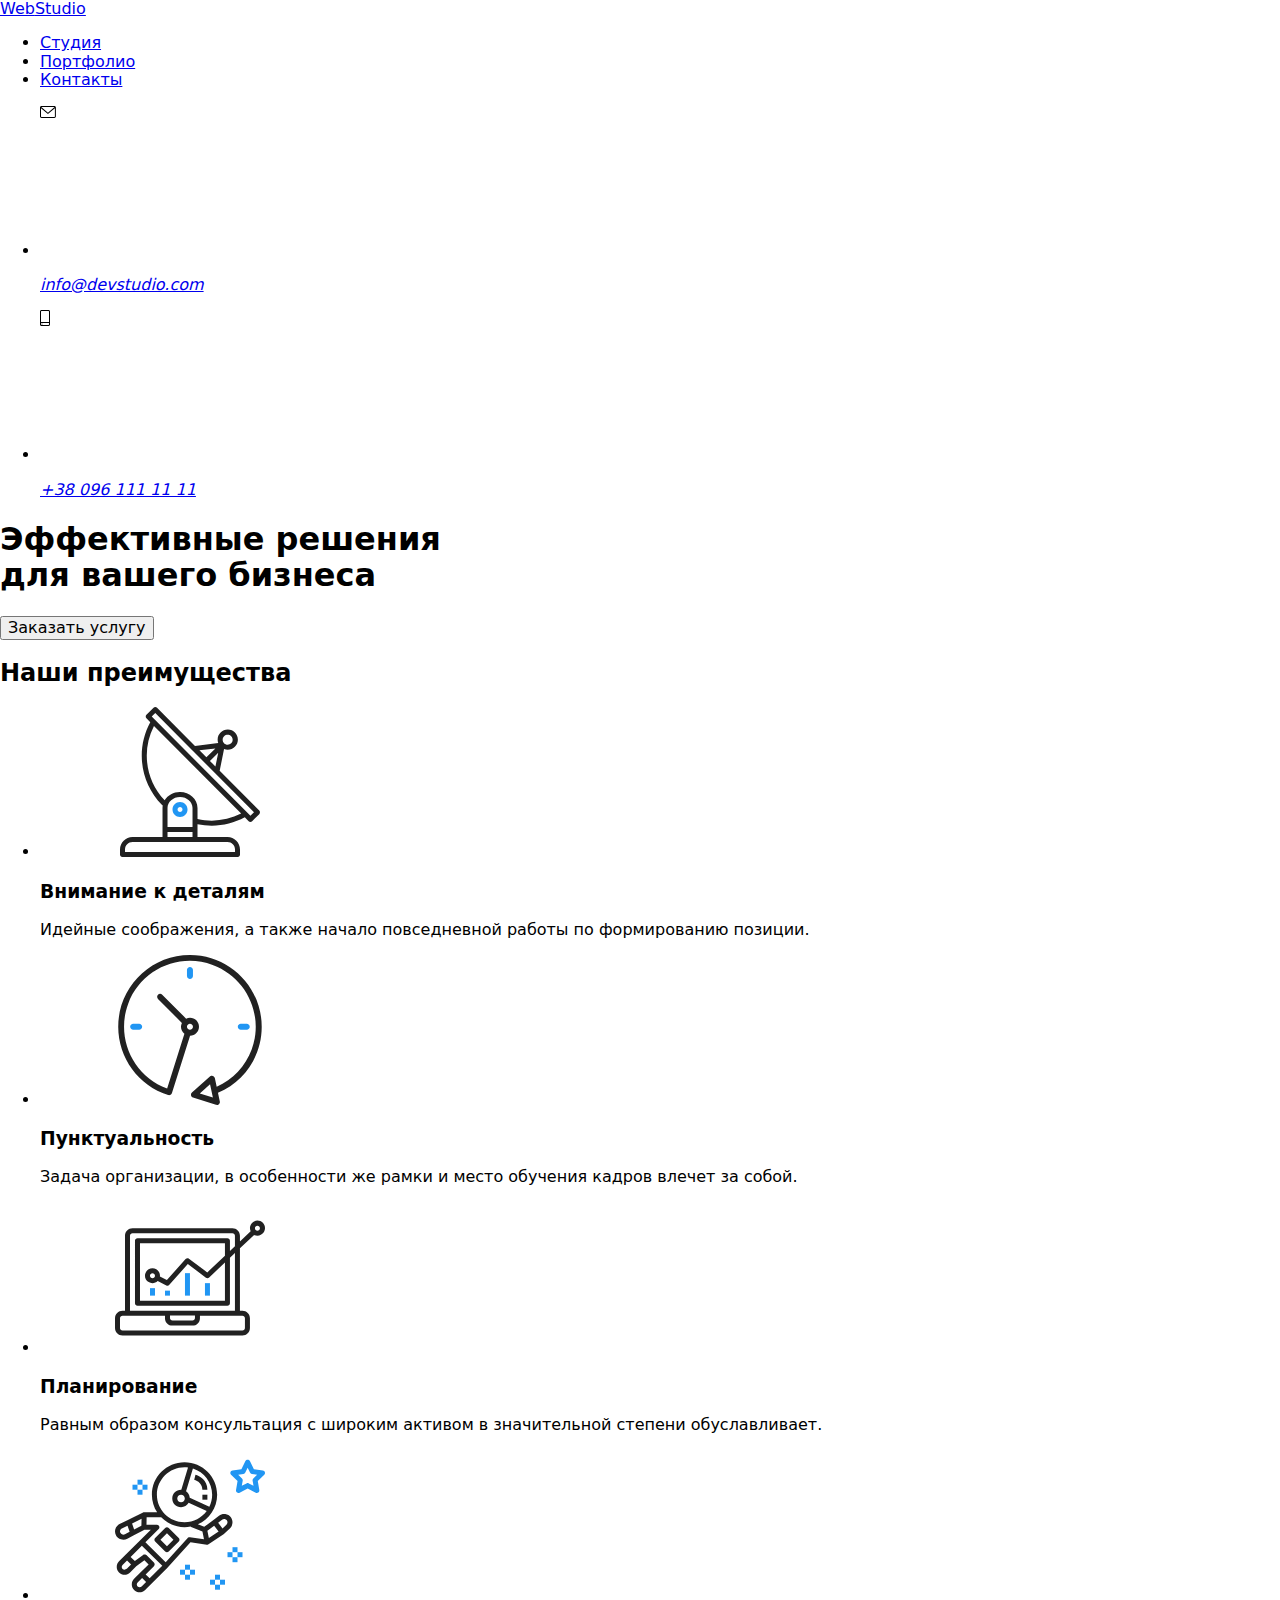
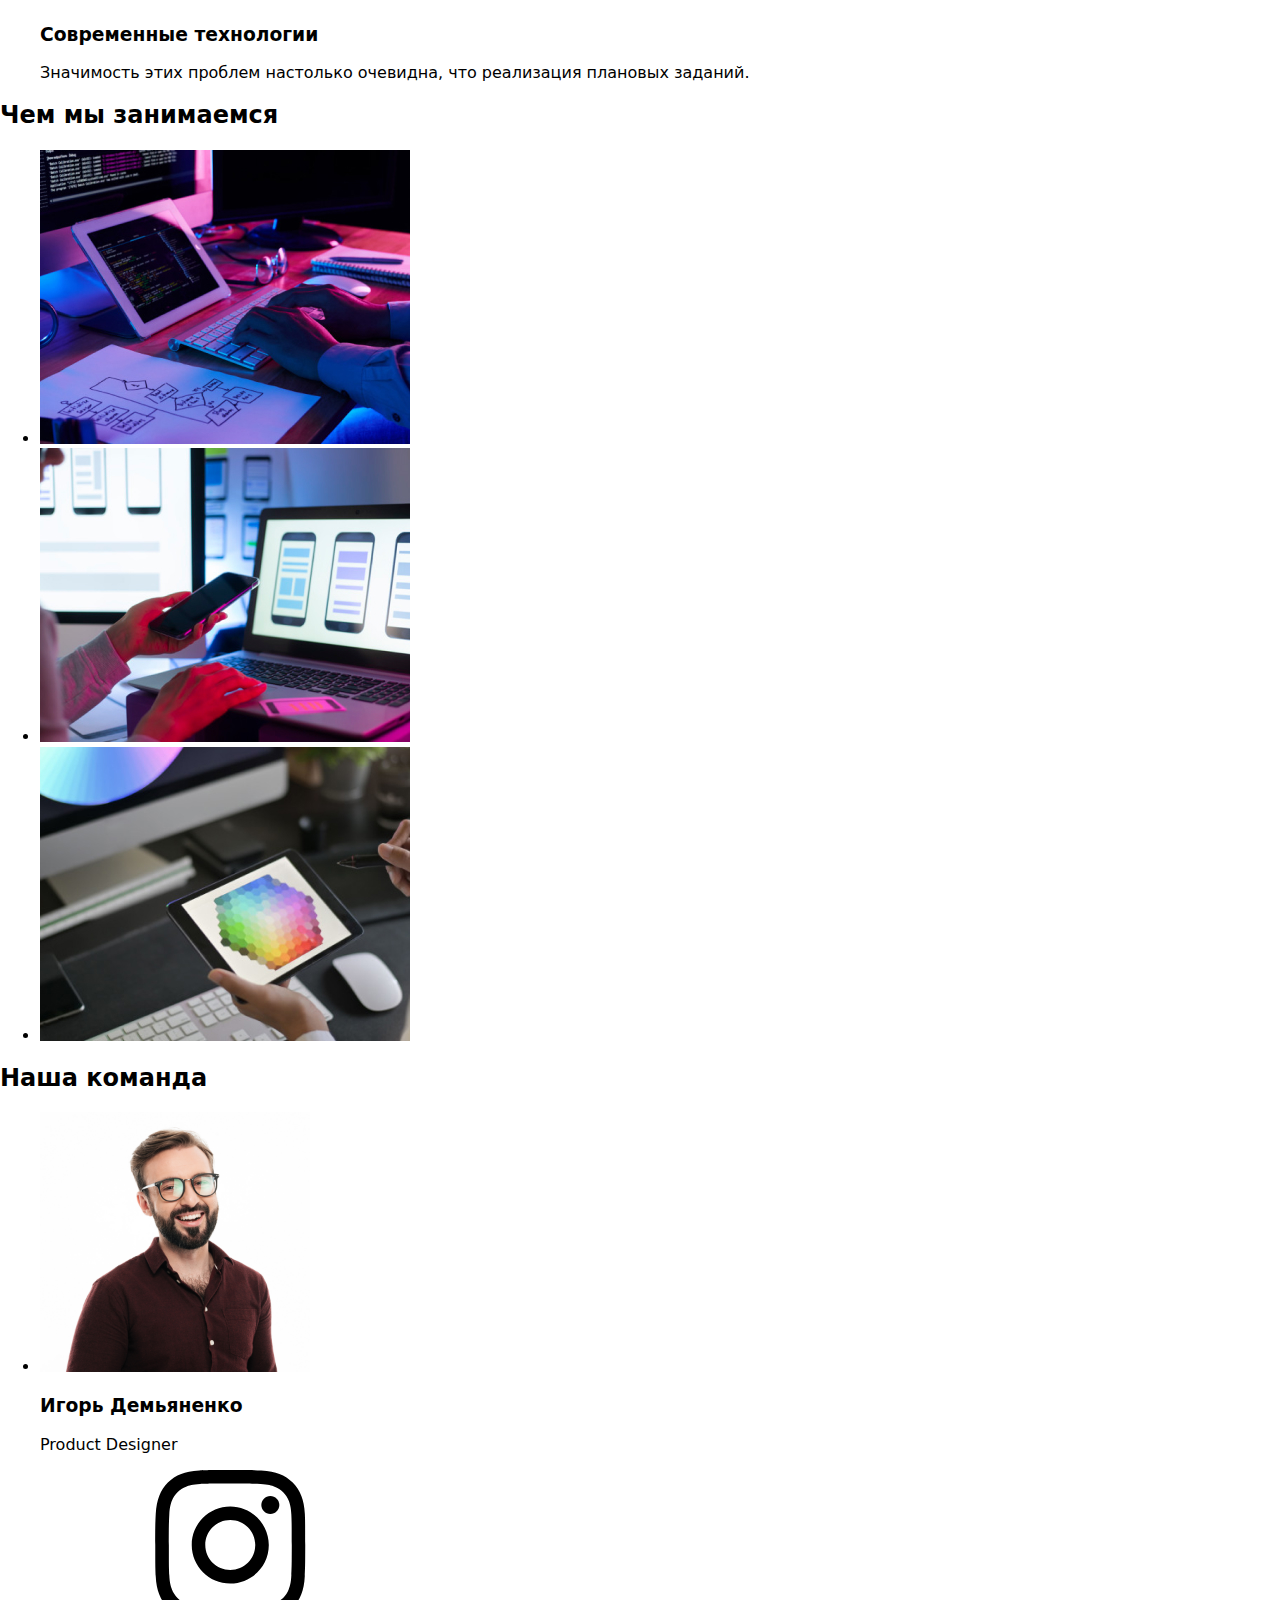
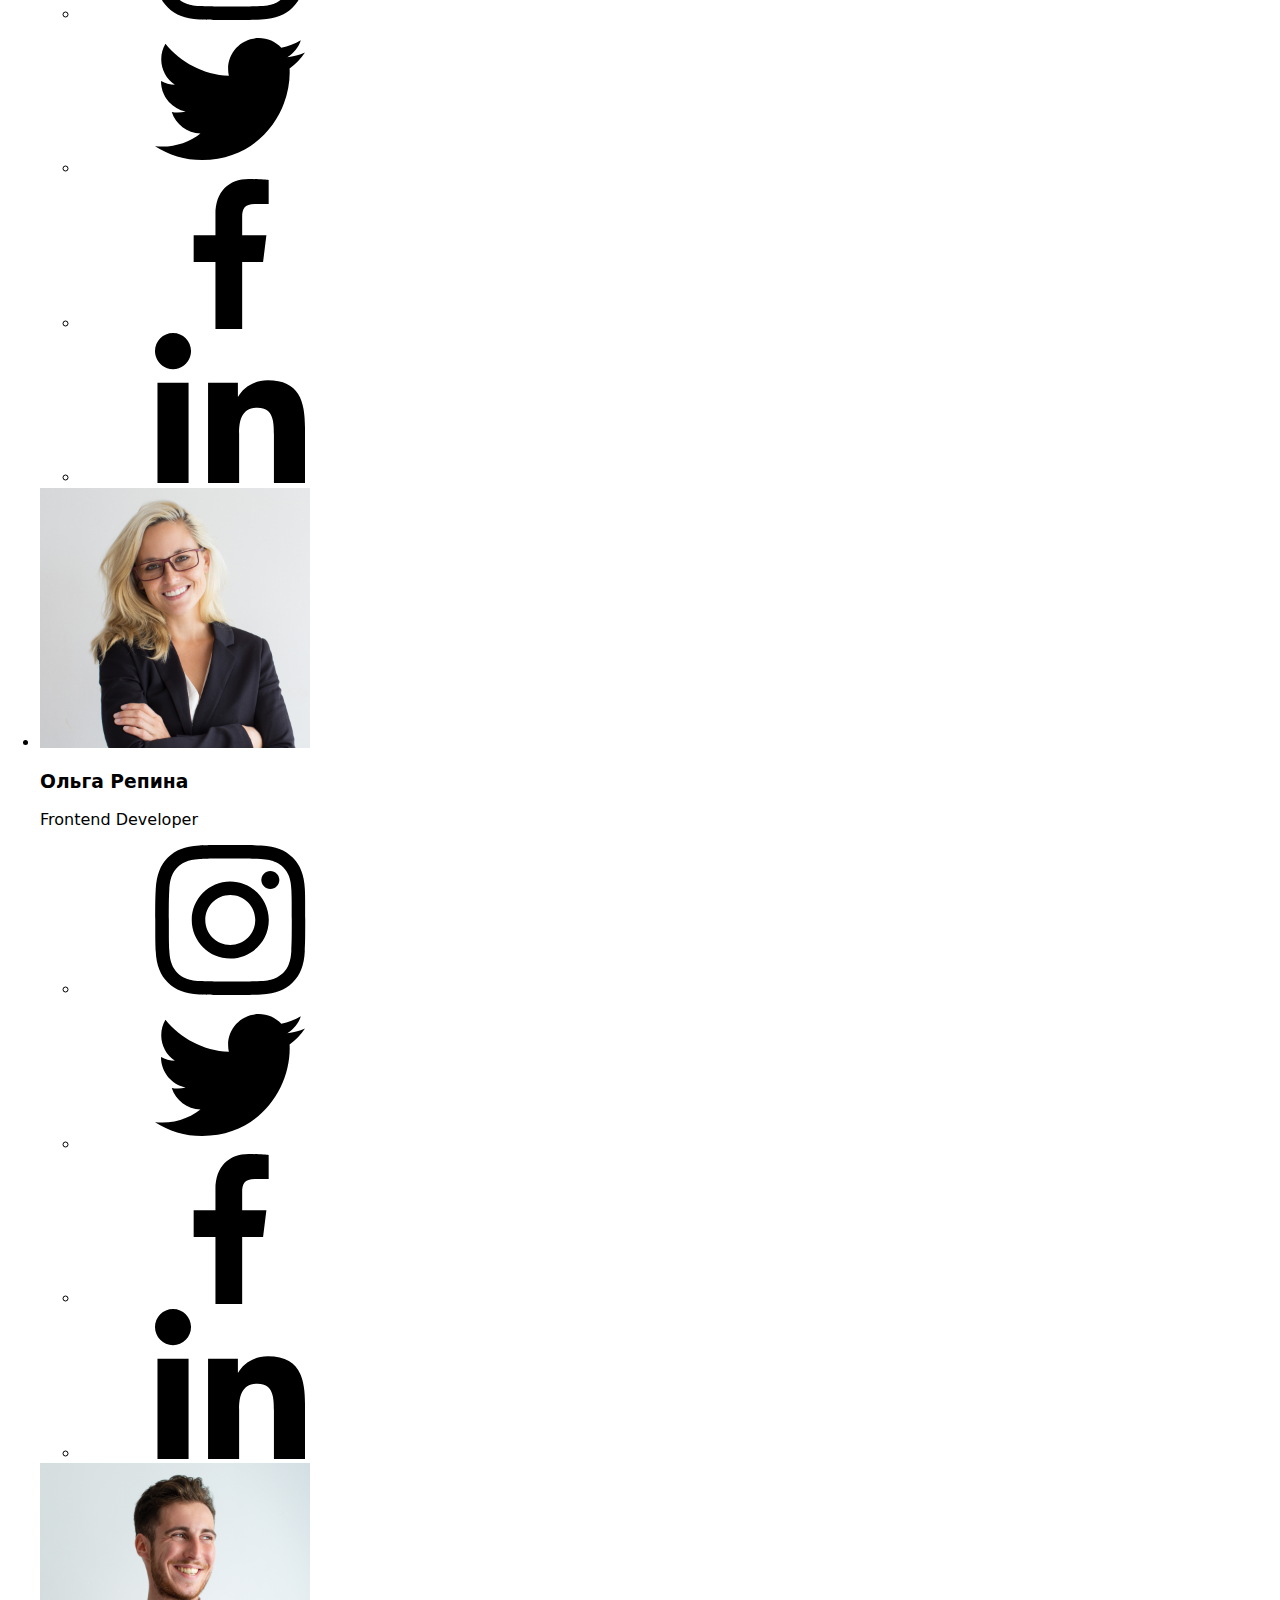
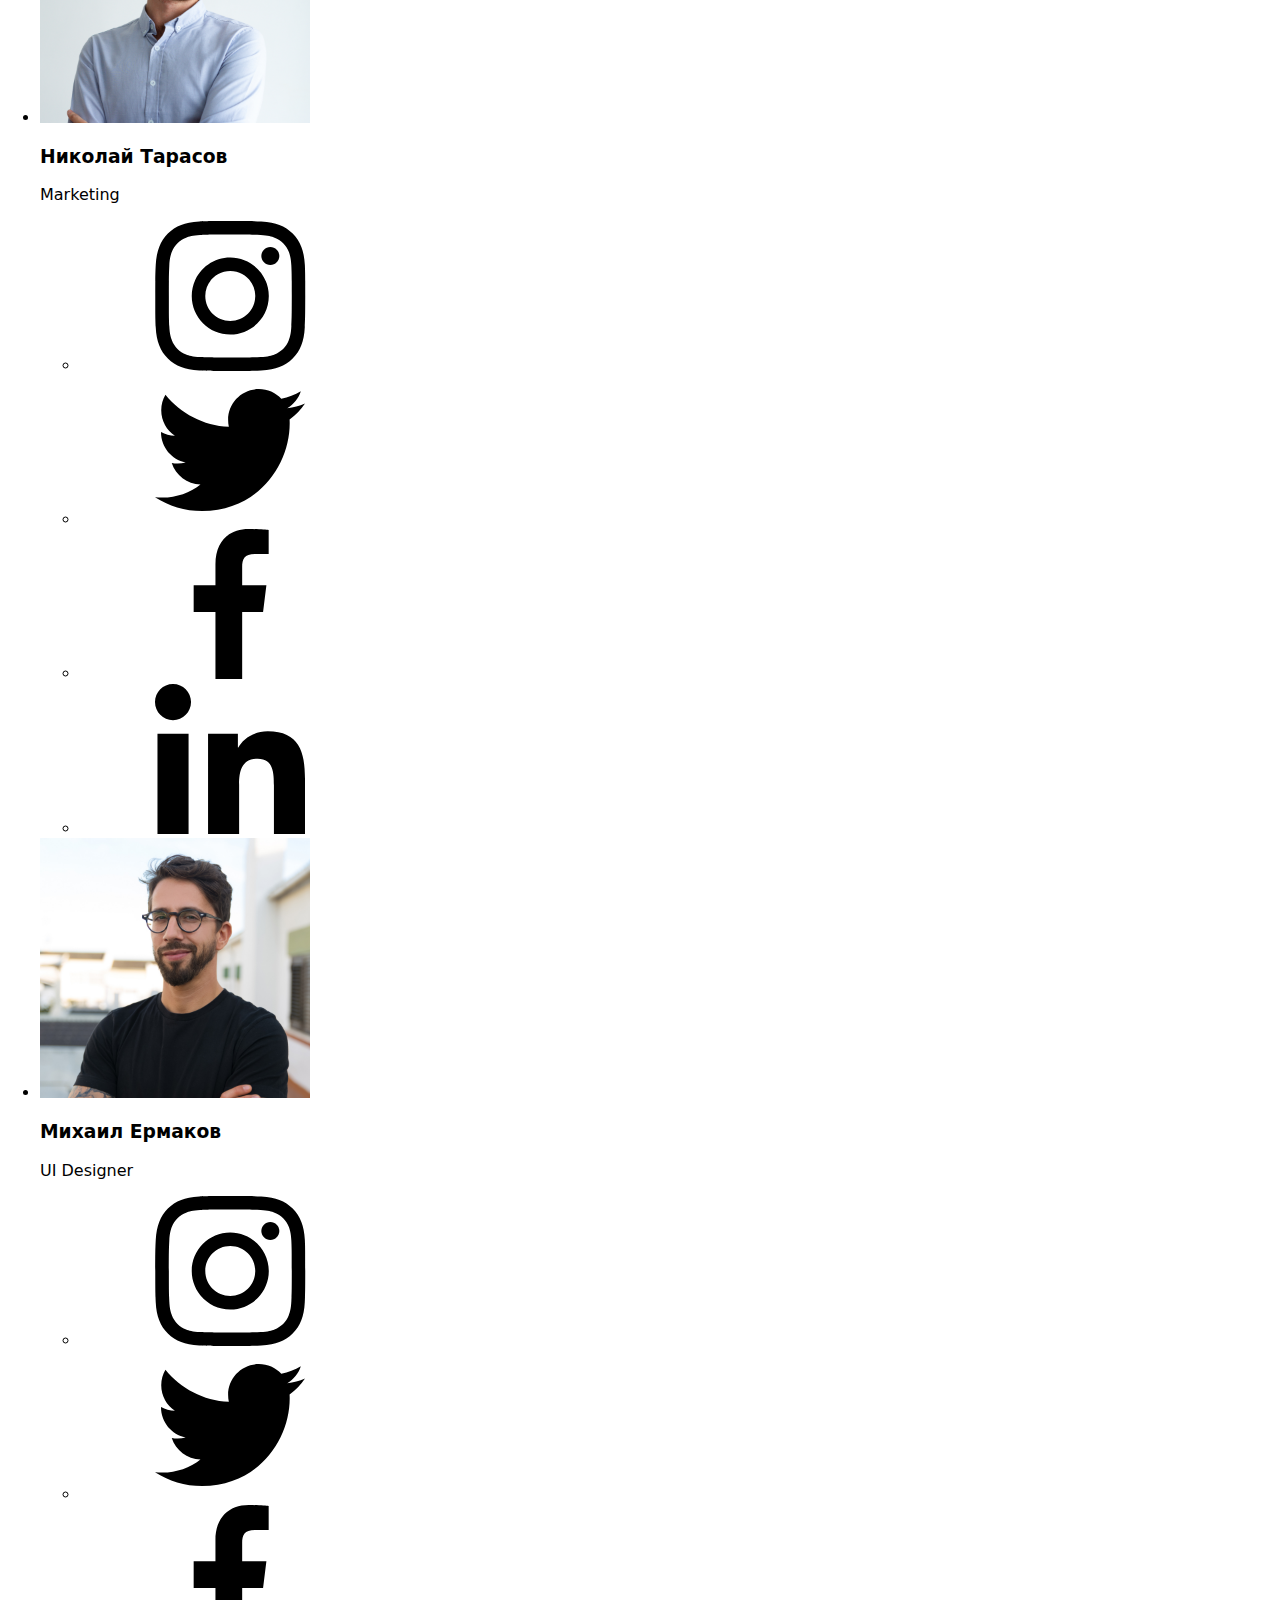
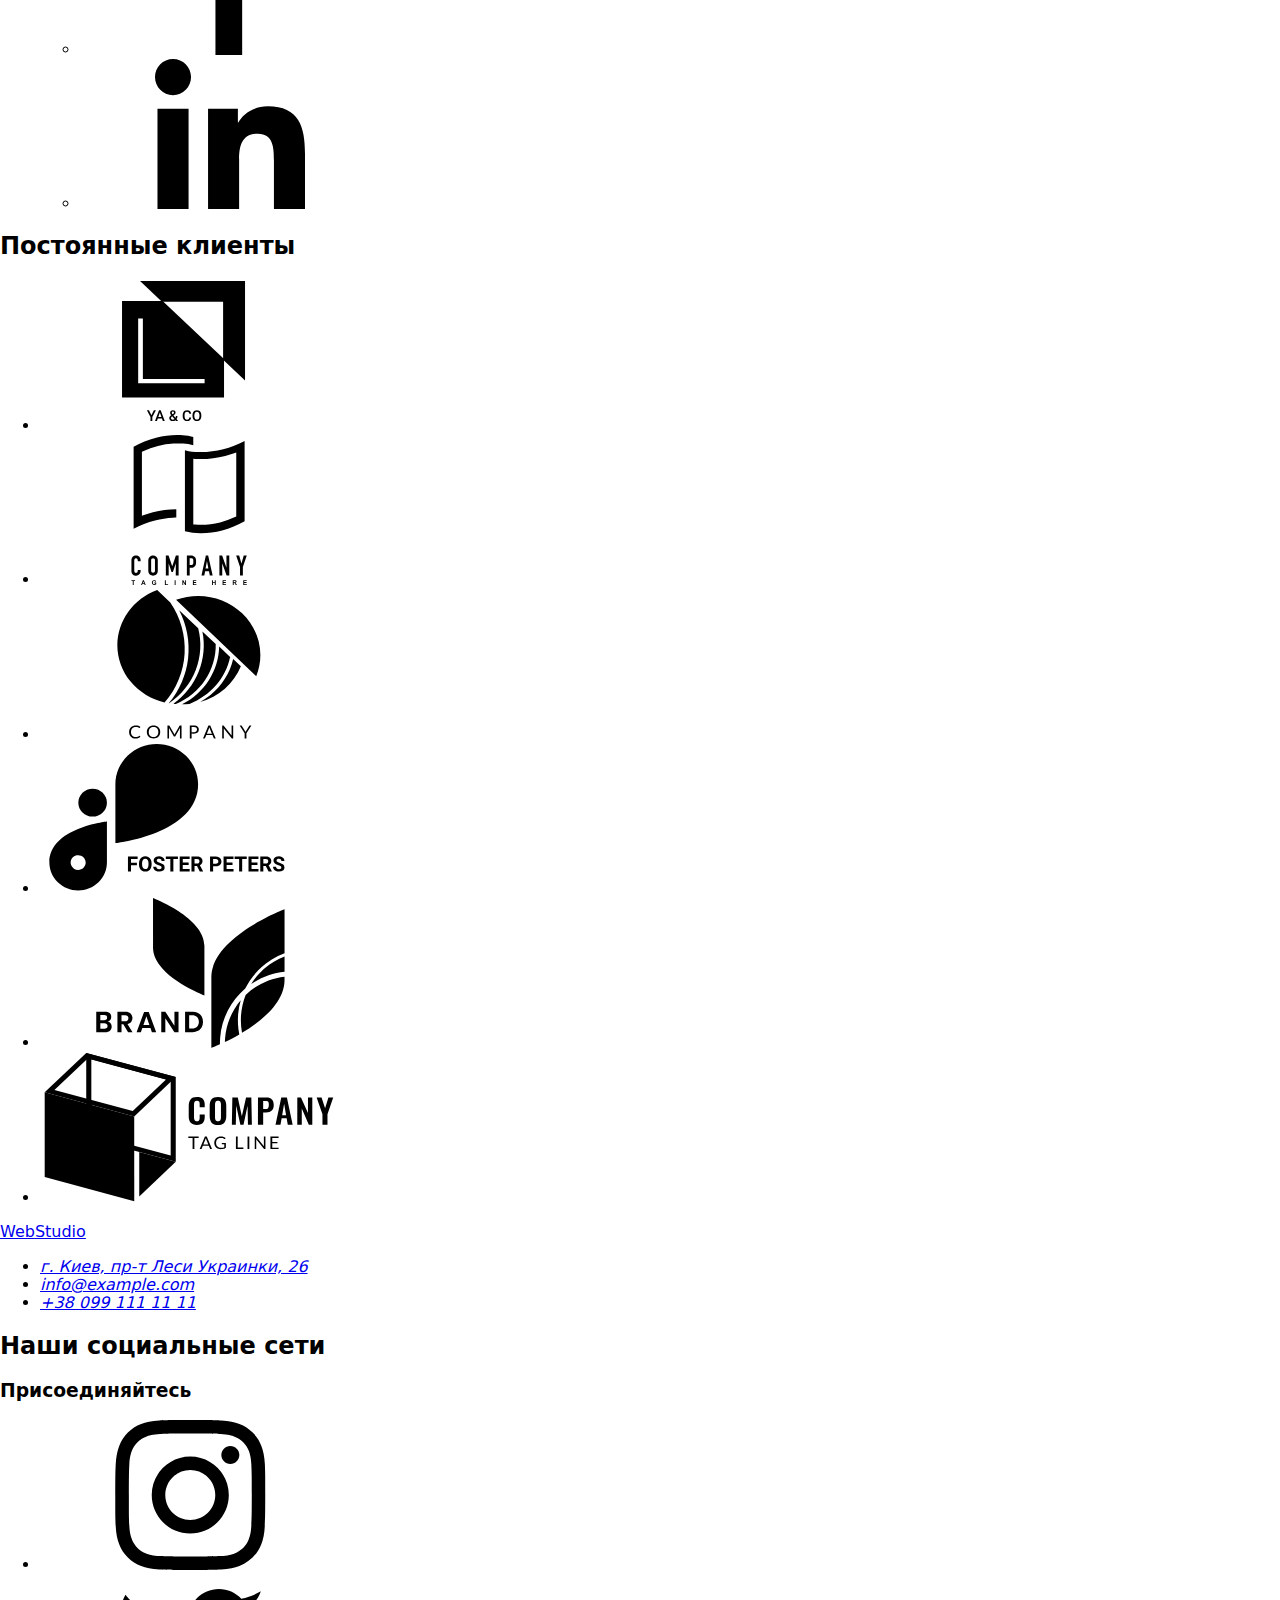
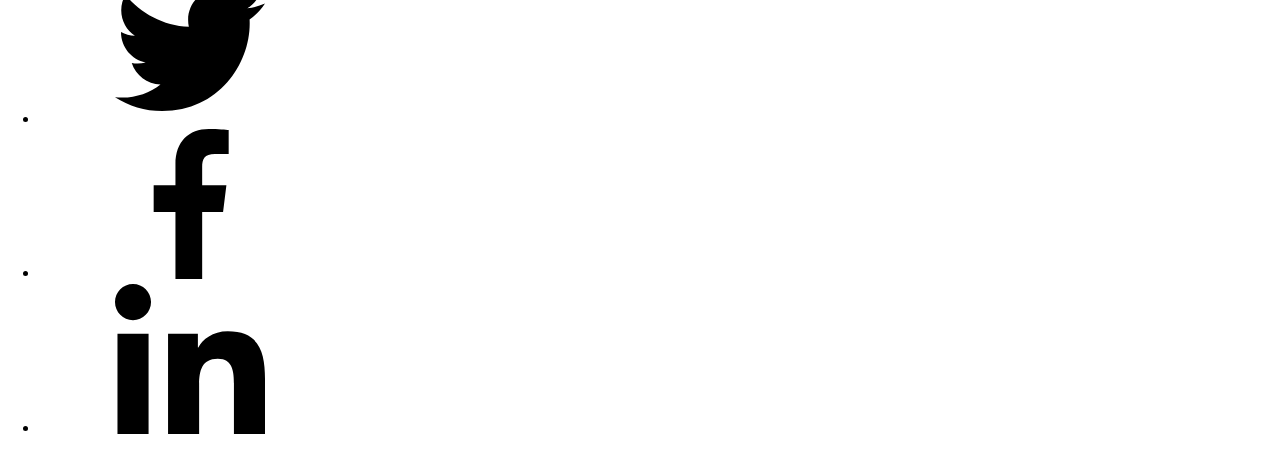
==== index.html @ 12d7b61e "Додає вихідні файли з попередньої роботи" ====
<!DOCTYPE html>
<html lang="ru">
<head>
    <meta charset="UTF-8">
    <meta name="viewport" content="width=device-width, initial-scale=1.0">
    <title>WebStudio</title>
    <link rel="preconnect" href="https://fonts.gstatic.com">
    <link href="https://fonts.googleapis.com/css2?family=Raleway:wght@700&family=Roboto:wght@400;500;700;900&display=swap" rel="stylesheet">
    <link rel="stylesheet" href="https://cdnjs.cloudflare.com/ajax/libs/modern-normalize/1.0.0/modern-normalize.min.css" />
    <link rel="stylesheet" href="./css/styles.css">
</head>
    <body>
        <header class="header">
            <div class="container">
                <nav class="site-nav">
                    <a class="logo link" href="./" aria-label="Логотип сайта Веб Студио"><span class="logo-first">Web</span><span class="logo-second">Studio</span></a>
                    <ul class="navigation-list list">
                        <li class="navigation-list-item"><a class="navigation-list-link active link" href="./index.html">Студия</a></li>
                        <li class="navigation-list-item"><a class="navigation-list-link link" href="./portfolio.html">Портфолио</a></li>
                        <li class="navigation-list-item"><a class="navigation-list-link link" href="#">Контакты</a></li>
                    </ul>
                </nav>
                <address class="address">
                    <ul  class="address-list-header list">
                        <li class="address-list-item">
                            <a class="address-list-link link" href="mailto:info@devstudio.com">
                                <svg class="address-list-icon mail-icon">
                                    <use href="./images/sprite.svg#icon-email" width="16" height="12"></use>
                                </svg>
                                <p class="address-list-text">info@devstudio.com </p> 
                            </a>
                        </li>
                        <li class="address-list-item">
                            <a class="address-list-link link" href="tel:+380961111111">
                                <svg class="address-list-icon phone-icon">
                                    <use href="./images/sprite.svg#icon-smartphone" width="10" height="16"></use>
                                </svg>
                                <p class="address-list-text"> +38 096 111 11 11</p>
                            </a>
                        </li>
                    </ul>  
                </address>
            </div>
        </header>
        <main>
            <!--Hero-->
            <section class="hero-section">
                <div class="container">
                    <h1 class="hero-title">Эффективные решения <br> для вашего бизнеса</h1>
                    <button class="button hero-button" type="button">Заказать услугу</button>
                </div>
            </section>
            <!--Наші переваги/Our advantages-->
            <section class="advantages">
                <div class="container">
                    <h2 class="visually-hidden">Наши преимущества</h2> 
                    <ul class="advantages-list list">
                        <li class="advantages-list-item">
                            <div class="advantages-icon-background">
                                <svg class="advantages-icon">
                                    <use href="./images/sprite.svg#icon-antenna"></use>
                                </svg>
                            </div>
                            <h3 class="advantages-title">Внимание к деталям</h3>
                            <p class="advantages-description">Идейные соображения, а также начало повседневной работы по формированию позиции.</p>
                        </li>
                        <li class="advantages-list-item">
                            <div class="advantages-icon-background">
                                <svg class="advantages-icon">
                                    <use href="./images/sprite.svg#icon-clock"></use>
                                </svg>
                            </div>
                            <h3 class="advantages-title">Пунктуальность</h3>
                            <p class="advantages-description">Задача организации, в особенности же рамки и место обучения кадров влечет за собой.</p>
                        </li>
                        <li class="advantages-list-item">
                            <div class="advantages-icon-background">
                                <svg class="advantages-icon">
                                    <use href="./images/sprite.svg#icon-diagram"></use>
                                </svg>
                            </div>
                            <h3 class="advantages-title">Планирование</h3>
                            <p class="advantages-description">Равным образом консультация с широким активом в значительной степени обуславливает.</p>
                        </li>
                        <li class="advantages-list-item">
                            <div class="advantages-icon-background">
                                <svg class="advantages-icon">
                                    <use href="./images/sprite.svg#icon-astronaut"></use>
                                </svg>
                            </div>
                            <h3 class="advantages-title">Современные технологии</h3>
                            <p class="advantages-description">Значимость этих проблем настолько очевидна, что реализация плановых заданий.</p>
                        </li>
                    </ul>
                </div>
            </section>
            <!--Чим ми займаємося/Our specialization-->
            <section class="specialization-section">
                <div class="container">
                    <h2 class="specialization-title">Чем мы занимаемся</h2>
                    <ul class="specialization-list list">
                        <li class="specialization-list-item">
                            <img class="specialization-img" src="./images/our_specialization/programming.jpg" alt="Програмист пишет код" width="370" height="294">
                        </li>
                        <li class="specialization-list-item">
                            <img class="specialization-img" src="./images/our_specialization/applications_design.jpg" alt="Специалист разрабатывает дизайн приложения" width="370" height="294">
                        </li>
                        <li class="specialization-list-item">
                            <img class="specialization-img" src="./images/our_specialization/ui_design.jpg" alt="UI дизайнер подбирает цвет" width="370" height="294">
                        </li>
                    </ul>
                </div>
            </section>
            <!--Наша команда>/our command-->
            <section class="our-command-section">
                <div class="container">
                    <h2 class="our-command-title">Наша команда</h2>
                    <ul class="our-command-list list">
                        <li class="our-command-list-item">
                            <img class="our-specialist-photo " src="./images/our_command/igor_demyanenko.jpg" alt="Наш специалист" width="270" height="260">
                            <div class="our-command-card-content">
                                <h3 class="our-specialist-name">Игорь Демьяненко</h3>
                                <p class="our-specialist-specialization" lang="en">Product Designer</p>
                                <ul class="social-list list">
                                    <li class="social-list-item">
                                        <a href="#" class="social-list-link">
                                            <svg class="social-list-icon">
                                                <use href="./images/sprite.svg#icon-instagram"></use>
                                            </svg>
                                        </a>
                                    </li>
                                    <li class="social-list-item">
                                        <a href="#" class="social-list-link">
                                            <svg class="social-list-icon">
                                                <use href="./images/sprite.svg#icon-twitter"></use>
                                            </svg>
                                        </a>
                                    </li>
                                    <li class="social-list-item">
                                        <a href="#" class="social-list-link">
                                            <svg class="social-list-icon">
                                                <use href="./images/sprite.svg#icon-facebook"></use>
                                            </svg>
                                        </a>
                                    </li>
                                    <li class="social-list-item">
                                        <a href="#" class="social-list-link">
                                            <svg class="social-list-icon">
                                                <use href="./images/sprite.svg#icon-linkedin"></use>
                                            </svg>
                                        </a>
                                    </li>
                                </ul>
                            </div>
                        </li>
                        <li class="our-command-list-item">
                            <img class="our-specialist-photo " src="./images/our_command/olga_repina.jpg" alt="Наш специалист" width="270" height="260">
                            <div class="our-command-card-content">
                                <h3 class="our-specialist-name">Ольга Репина</h3>
                                <p class="our-specialist-specialization" lang="en">Frontend Developer</p>
                                <ul class="social-list list">
                                    <li class="social-list-item">
                                        <a href="#" class="social-list-link">
                                            <svg class="social-list-icon">
                                                <use href="./images/sprite.svg#icon-instagram"></use>
                                            </svg>
                                        </a>
                                    </li>
                                    <li class="social-list-item">
                                        <a href="#" class="social-list-link">
                                            <svg class="social-list-icon">
                                                <use href="./images/sprite.svg#icon-twitter"></use>
                                            </svg>
                                        </a>
                                    </li>
                                    <li class="social-list-item">
                                        <a href="#" class="social-list-link">
                                            <svg class="social-list-icon">
                                                <use href="./images/sprite.svg#icon-facebook"></use>
                                            </svg>
                                        </a>
                                    </li>
                                    <li class="social-list-item">
                                        <a href="#" class="social-list-link">
                                            <svg class="social-list-icon">
                                                <use href="./images/sprite.svg#icon-linkedin"></use>
                                            </svg>
                                        </a>
                                    </li>
                                </ul>
                            </div>
                        </li>
                        <li class="our-command-list-item">
                            <img class="our-specialist-photo " src="./images/our_command/nikolay_tarasov.jpg" alt="Наш специалист" width="270" height="260">
                            <div class="our-command-card-content">
                                <h3 class="our-specialist-name">Николай Тарасов</h3>
                                <p class="our-specialist-specialization" lang="en">Marketing</p>
                                <ul class="social-list list">
                                    <li class="social-list-item">
                                        <a href="#" class="social-list-link">
                                            <svg class="social-list-icon">
                                                <use href="./images/sprite.svg#icon-instagram"></use>
                                            </svg>
                                        </a>
                                    </li>
                                    <li class="social-list-item">
                                        <a href="" class="social-list-link">
                                            <svg class="social-list-icon">
                                                <use href="./images/sprite.svg#icon-twitter"></use>
                                            </svg>
                                        </a>
                                    </li>
                                    <li class="social-list-item">
                                        <a href="" class="social-list-link">
                                            <svg class="social-list-icon">
                                                <use href="./images/sprite.svg#icon-facebook"></use>
                                            </svg>
                                        </a>
                                    </li>
                                    <li class="social-list-item">
                                        <a href="" class="social-list-link">
                                            <svg class="social-list-icon">
                                                <use href="./images/sprite.svg#icon-linkedin"></use>
                                            </svg>
                                        </a>
                                    </li>
                                </ul>
                            </div>
                        </li>
                        <li class="our-command-list-item">
                            <img class="our-specialist-photo " src="./images/our_command/mihail_yermakov.jpg" alt="Наш специалист" width="270" height="260">
                            <div class="our-command-card-content">
                                <h3 class="our-specialist-name">Михаил Ермаков</h3>
                                <p class="our-specialist-specialization" lang="en">UI Designer</p>
                                <ul class="social-list list">
                                    <li class="social-list-item">
                                        <a href="#" class="social-list-link">
                                            <svg class="social-list-icon">
                                                <use href="./images/sprite.svg#icon-instagram"></use>
                                            </svg>
                                        </a>
                                    </li>
                                    <li class="social-list-item">
                                        <a href="#" class="social-list-link">
                                            <svg class="social-list-icon">
                                                <use href="./images/sprite.svg#icon-twitter"></use>
                                            </svg>
                                        </a>
                                    </li>
                                    <li class="social-list-item">
                                        <a href="#" class="social-list-link">
                                            <svg class="social-list-icon">
                                                <use href="./images/sprite.svg#icon-facebook"></use>
                                            </svg>
                                        </a>
                                    </li>
                                    <li class="social-list-item">
                                        <a href="#" class="social-list-link">
                                            <svg class="social-list-icon">
                                                <use href="./images/sprite.svg#icon-linkedin"></use>
                                            </svg>
                                        </a>
                                    </li>
                                </ul>
                            </div>
                        </li>
                    </ul>
                </div>
            </section>
            <!--Наші клієнти|Our clients-->
            <section class="our-clients-section">
                <div class="container">
                    <h2 class="our-clients-title">Постоянные клиенты</h2>
                    <ul class="our-clients-list">
                        <li class="our-clients-list-item list"> 
                            <a href="#"  class="our-client-link">
                                <svg class="our-clients-icon first-client-icon">
                                    <use href="./images/sprite.svg#icon-logo-first"></use>
                                </svg>
                            </a>
                        </li>
                        <li class="our-clients-list-item list"> 
                            <a href="#" class="our-client-link">
                                <svg class="our-clients-icon second-client-icon">
                                    <use href="./images/sprite.svg#icon-logo-second"></use>
                                </svg>
                            </a>
                        </li>
                        <li class="our-clients-list-item list"> 
                            <a href="#" class="our-client-link">
                                <svg class="our-clients-icon third-client-icon">
                                    <use href="./images/sprite.svg#icon-logo-third"></use>
                                </svg>
                            </a>
                        </li>
                        <li class="our-clients-list-item list"> 
                            <a href="#" class="our-client-link">
                                <svg class="our-clients-icon fourth-client-icon">
                                    <use href="./images/sprite.svg#icon-logo-fourth"></use>
                                </svg>
                            </a>
                        </li>
                        <li class="our-clients-list-item list"> 
                            <a href="" class="our-client-link">
                                <svg class="our-clients-icon fifth-client-icon">
                                    <use href="./images/sprite.svg#icon-logo-fifth"></use>
                                </svg>
                            </a>
                        </li>
                        <li class="our-clients-list-item list"> 
                            <a href="#" class="our-client-link">
                                <svg class="our-clients-icon sixth-client-icon">
                                    <use href="./images/sprite.svg#icon-logo-sixth"></use>
                                </svg>
                            </a>
                        </li>
                    </ul>
                </div>
            </section>
        </main>
        <footer class="footer">
            <div class="container">
                <div class="footer-info">
                    <a  class="logo link" href="./" aria-label="Логотип сайта Веб Студио"><span class="logo-first">Web</span><span class="logo-second-dark">Studio</span></a>
                    <address  class="address">
                        <ul class="addres-list-footer list">
                            <li class="addres-list-item"><a class="address-footer-link location link" href="https://goo.gl/maps/J2ixgFmDZ8d1wvZj8">г. Киев, пр-т Леси Украинки, 26</a></li>
                            <li class="addres-list-item"><a class="address-footer-link link" href="mailto:info@example.com">info@example.com</a></li>
                            <li class="addres-list-item"><a class="address-footer-link link" href="tel:+380991111111">+38 099 111 11 11</a></li>
                        </ul>
                    </address>
                </div>
                <div class="social-list-our-projekt">
                    <h2 class="visually-hidden">Наши социальные сети</h2>
                    <h3 class="social-list-invitation">Присоединяйтесь</h3>
                    <ul class="social-list list">
                        <li class="social-list-item">
                            <a href="#" class="social-list-link dark-social">
                                <svg class="social-list-icon">
                                    <use href="./images/sprite.svg#icon-instagram"></use>
                                </svg>
                            </a>
                        </li>
                        <li class="social-list-item">
                            <a href="#" class="social-list-link dark-social">
                                <svg class="social-list-icon">
                                    <use href="./images/sprite.svg#icon-twitter"></use>
                                </svg>
                            </a>
                        </li>
                        <li class="social-list-item">
                            <a href="#" class="social-list-link dark-social">
                                <svg class="social-list-icon">
                                    <use href="./images/sprite.svg#icon-facebook"></use>
                                </svg>
                            </a>
                        </li>
                        <li class="social-list-item">
                            <a href="#" class="social-list-link dark-social">
                                <svg class="social-list-icon">
                                    <use href="./images/sprite.svg#icon-linkedin"></use>
                                </svg>
                            </a>
                        </li>
                    </ul>
                </div>
            </div>
        </footer>
    </body>
</html>
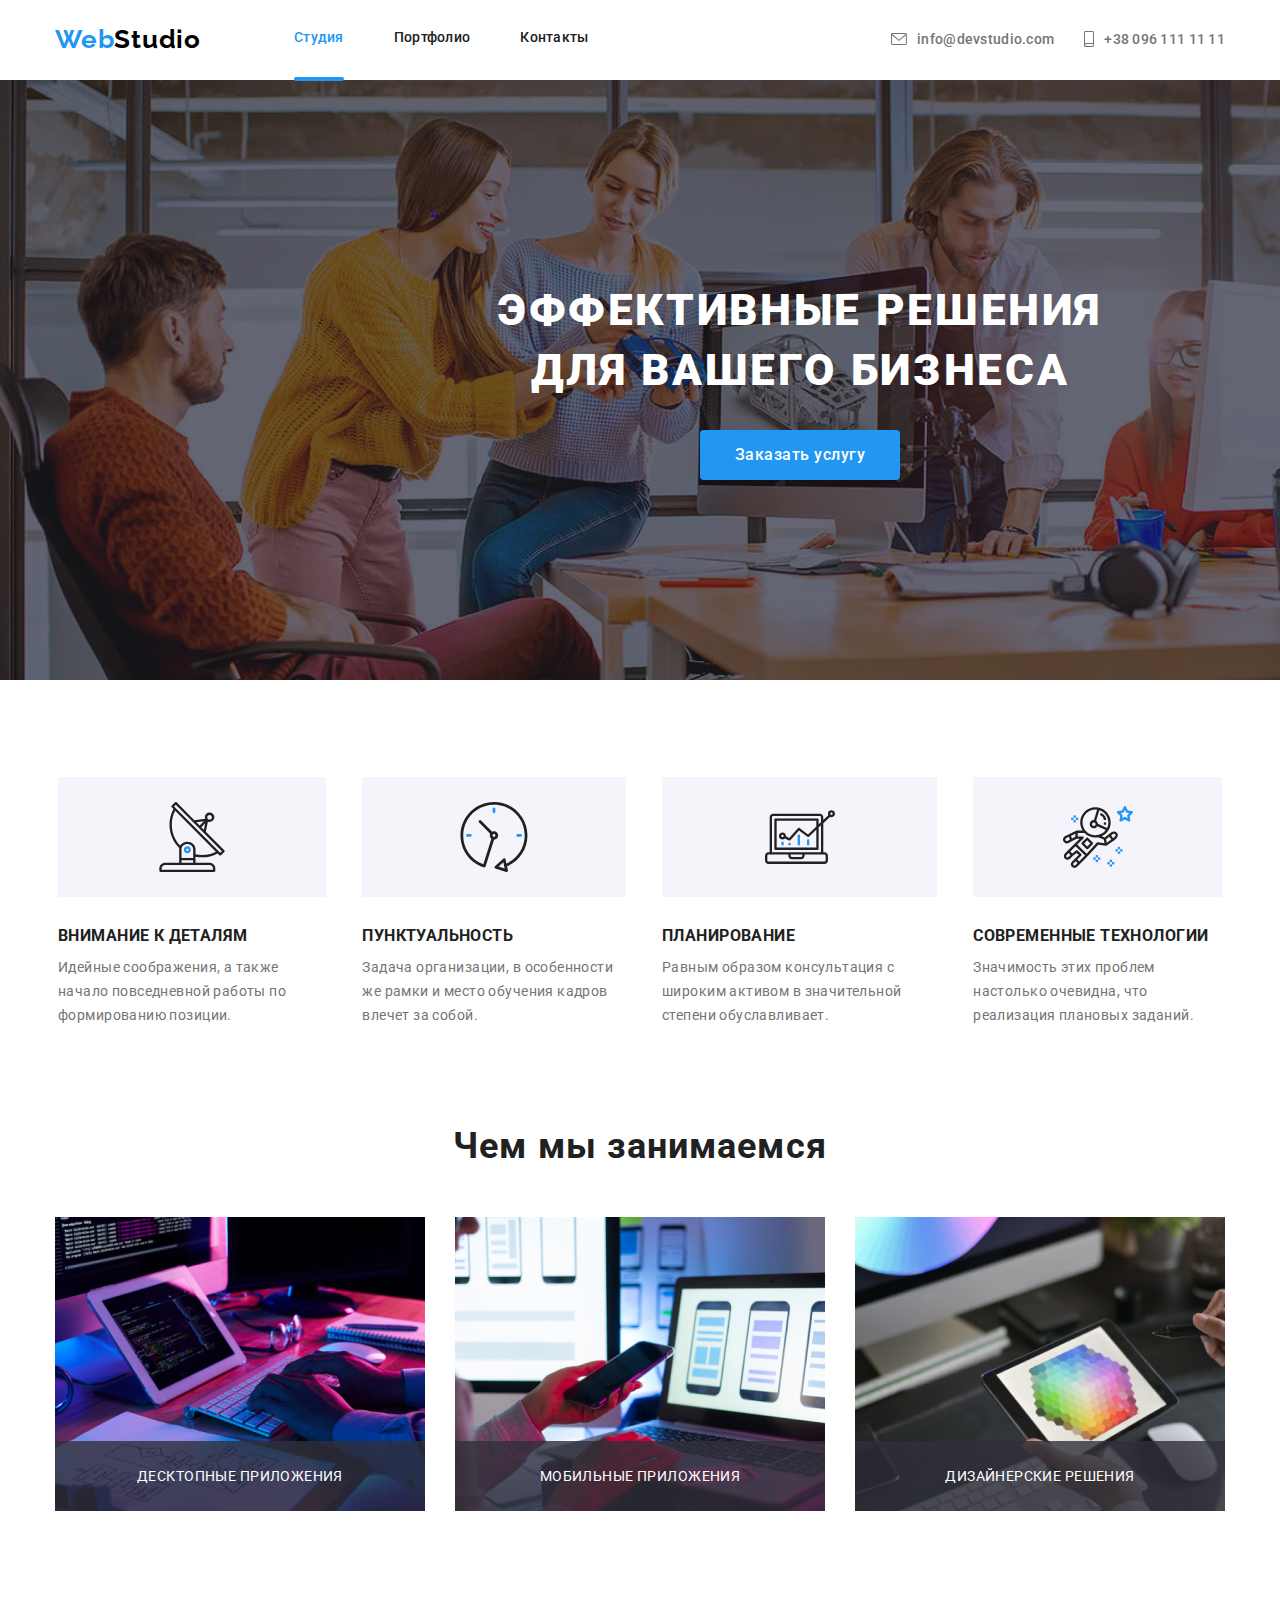
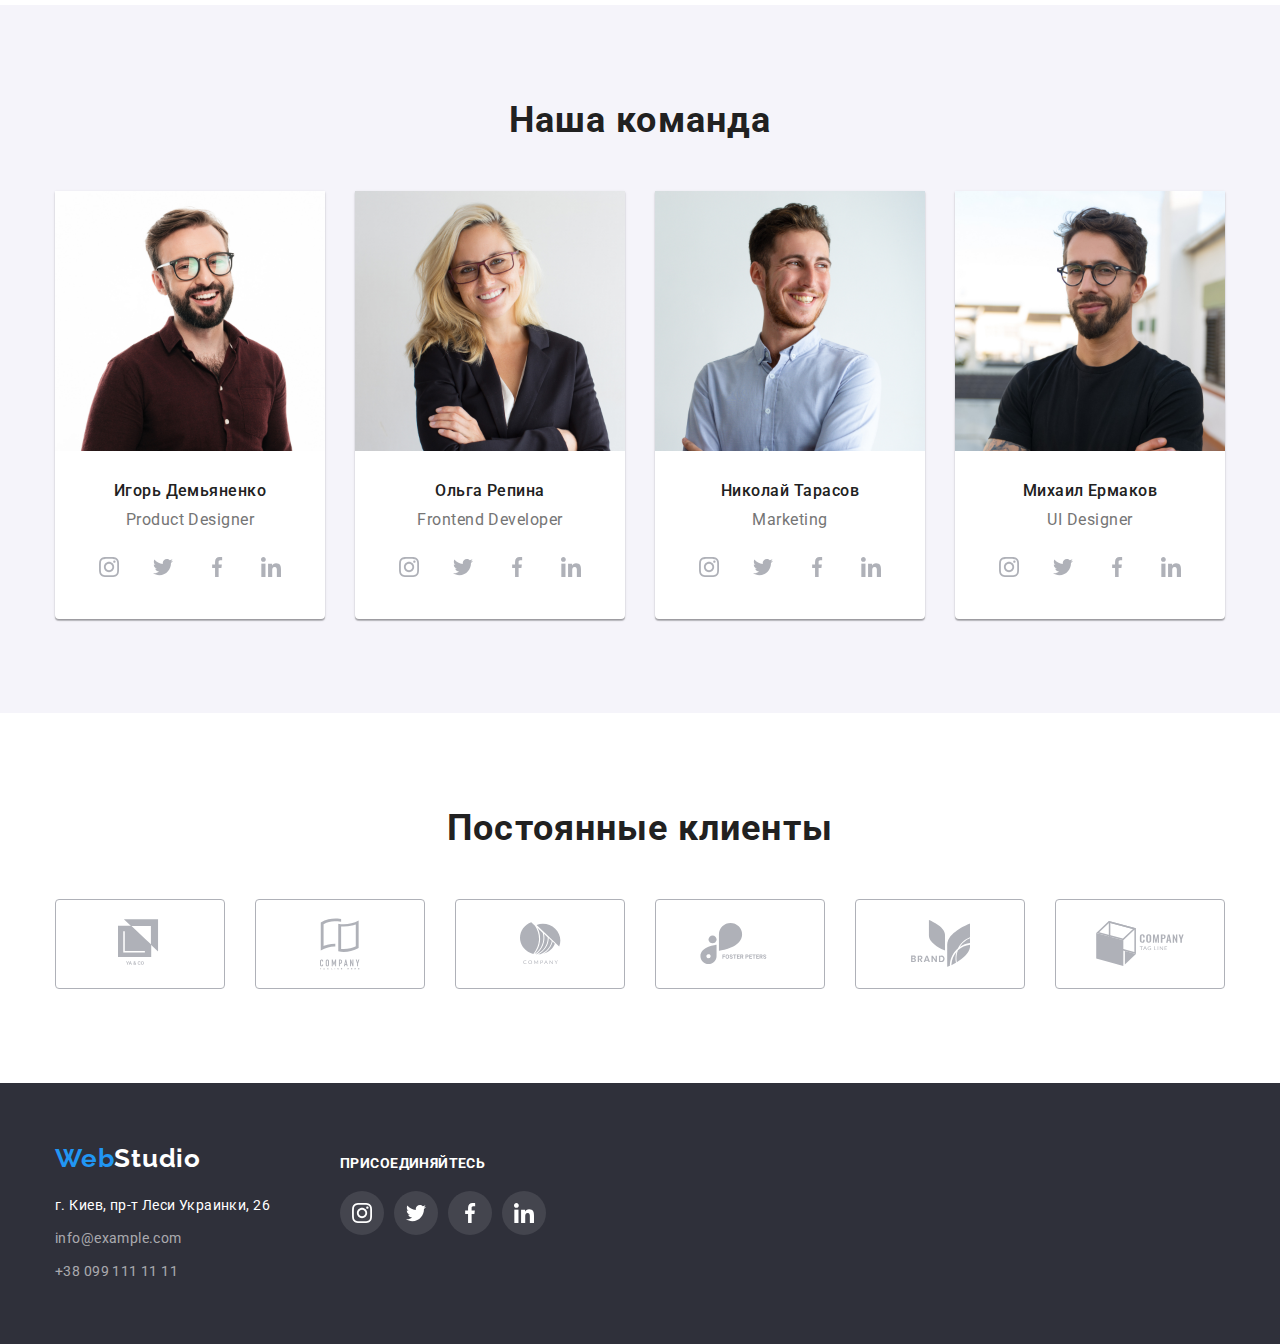
==== commit 6935c907: "Додає позиційований поверх зображень текст  в секцію "Чим ми займаємося/Our specialization"" ====
--- a/index.html
+++ b/index.html
@@ -101,12 +101,15 @@
                     <ul class="specialization-list list">
                         <li class="specialization-list-item">
                             <img class="specialization-img" src="./images/our_specialization/programming.jpg" alt="Програмист пишет код" width="370" height="294">
+                            <p class="specialization-name">Десктопные приложения</p>
                         </li>
                         <li class="specialization-list-item">
-                            <img class="specialization-img" src="./images/our_specialization/applications_design.jpg" alt="Специалист разрабатывает дизайн приложения" width="370" height="294">
+                            <img class="specialization-img" src="./images/our_specialization/applications_design.jpg" alt="Специалист разрабатывает мобильное приложение" width="370" height="294">
+                            <p class="specialization-name">Мобильные приложения</p>
                         </li>
                         <li class="specialization-list-item">
                             <img class="specialization-img" src="./images/our_specialization/ui_design.jpg" alt="UI дизайнер подбирает цвет" width="370" height="294">
+                            <p class="specialization-name">Дизайнерские решения</p>
                         </li>
                     </ul>
                 </div>
--- a/css/styles.css
+++ b/css/styles.css
@@ -0,0 +1,732 @@
+:root {
+    --accent-color: #2196F3; /*( частина логотипу,hover по посиланнях тобто акцент)*/
+    --logo-color: #000000; /*частина логотипу (світлий фон)*/
+    --heading-color: #212121; /*(h2, h3, посилання, текст на кнопках портфоліо) */
+    --main-color: #757575; /*(посилання на e-mail, абзаци)*/
+    --main-color-dark-backgr: #ffffff; /*(h1, кнопка "заказать услугу", рядок адреси, частина логотипу на темному фоні)*/
+    --backgr-color-first: #2F303A; /*(footer, hero)*/
+    --backgr-color-second: #F5F4FA; /*(section "Our command",  кнопки портфоліо)*/
+    --addres-second-color: rgba(255, 255, 255, 0.6); /*(емейл і телефон футера)*/
+    --hero-gradient-color: rgba(47, 48, 58, 0.4); /*колір градієнту секції Hero*/
+    --social-link-background-dark: rgba(255, 255, 255, 0.1); /*колір фону посилань на соціальні мережі на темному фоні*/
+    --social-link-color: #afb1b8; /*колір іконок-посилань на соціальні мережі*/
+    --main-font: 'Roboto', Roboto, sans-serif; /*головний шрифт для всього тексту*/
+    --secondary-font: 'Raleway', Raleway, sans-serif; /*вторинний шрифт для логотипу*/
+    --card-set-specialization: 30px; /*Відстань між карточками блоку "Чим ми займаємося"*/
+    --card-set-our-command: 30px; /*Відстань між карточками блоку "Наша команда"*/
+    --card-set-portfolio: 30px; /*Відстань між карточками блоку */
+}
+
+body {
+         color: var(--main-color);
+        font-family: var(--main-font);
+}
+
+.list {
+        list-style: none;
+        margin: 0;
+        padding: 0;
+}
+
+.link {
+        text-decoration: none;
+        color: var(--main-color);
+}
+
+.button {
+        font-family: var(--main-font);
+        border: 0;
+        border-radius: 4px;
+}
+
+.visually-hidden {
+        position: absolute;
+        width: 1px;
+        height: 1px;
+        margin: -1px;
+        border: 0;
+        padding: 0;
+        white-space: nowrap;
+        clip-path: inset(100%);
+        clip: rect(0 0 0 0);
+        overflow: hidden;
+      }
+
+h1,
+h2,
+h3,
+h4,
+h5,
+h6{
+        margin: 0;
+}
+
+ul,
+ol {
+        margin: 0;
+        padding: 0;
+}
+
+p {
+        margin: 0;
+}
+
+img {
+        display: block;
+        max-width: 100%;
+        height: auto;
+}
+
+.container {
+        width: 1200px;
+        margin: 0 auto;
+        padding: 0 15px;
+        display: flex;
+        /*justify-content: center;*/
+        align-items: center;
+        background: transparent;
+}
+
+/* ============== HEADER ============== */
+
+.header > .container {
+        display: flex;
+        padding-top: 24px;
+        padding-bottom: 25px;
+}
+
+.site-nav {
+        display: flex;
+        align-items: center;
+}
+
+.navigation-list {
+        display: flex;
+}
+
+.header .logo {
+        margin-right: 93px;
+}
+
+.address {
+        font-style: normal;
+}
+
+.address-list-header {
+        display: flex;
+        align-items: center;
+        justify-content: center;
+}
+
+.header .address-list-link {
+        display: flex;
+        align-items: center;
+
+        transition-property: color;
+        transition-duration: 250ms;
+        transition-timing-function: cubic-bezier(0.4, 0, 0.2, 1);
+}
+
+.address-list-icon {
+        display: block;
+        fill: var(--main-color);
+
+        transition-property: fill;
+        transition-duration: 250ms;
+        transition-timing-function: cubic-bezier(0.4, 0, 0.2, 1);
+}
+
+.header .address-list-link:hover .address-list-icon,
+.header .address-list-link:focus .address-list-icon {
+        fill: var(--accent-color);
+}
+
+.mail-icon{
+        width: 16px;
+        height: 12px;
+}
+
+.phone-icon{
+        width: 10px;
+        height: 16px;
+}
+
+.address-list-text {
+        display: block;
+        padding-left: 10px;
+}
+
+.navigation-list-item:not(:last-child) {
+        margin-right: 50px;
+}
+.header .address-list-item:not(:last-child) {
+        margin-right: 30px;
+}
+
+.header .address {
+        margin-left: auto;     
+}
+
+.logo {
+        color: var(--logo-color);
+        font-family: var(--secondary-font);
+        font-weight: bold;
+        font-size: 26px;
+        line-height: 1.192;
+        letter-spacing: 0.03em;
+}
+
+.logo-first {
+        color: var(--accent-color);
+}
+
+.navigation-list-link,
+.address-list-link {
+        font-weight: 500;
+        font-size: 14px;
+        line-height: 1.143;
+        letter-spacing: 0.02em;      
+ }
+
+.navigation-list-link{
+        color: var(--heading-color);
+
+        transition-property: color;
+        transition-duration: 250ms;
+        transition-timing-function: cubic-bezier(0.4, 0, 0.2, 1);
+}
+
+/*.address-list-link {
+        color: var(--main-color);
+
+        transition-property: color;
+        transition-duration: 2500ms;
+        transition-timing-function: cubic-bezier(0.4, 0, 0.2, 1);
+}*/
+
+.navigation-list-link:hover,
+.navigation-list-link:focus,
+.address-list-link:hover,
+.address-list-link:focus {
+         color: var(--accent-color);
+}
+
+.navigation-list-link.active {
+        color: var(--accent-color);
+}
+
+.navigation-list-link.active::after {
+        content: ""; 
+        width: auto;
+        height: 4px;
+        display: block;
+        background: var(--accent-color);
+        border-radius: 2px;
+
+        position:relative;
+        top: 30px;
+}
+
+
+/* ============== END HEADER ============== */
+
+/* ============== HERO SECTION ============== */
+.hero-section {
+        background-color: var(--backgr-color-first);
+}
+.hero-section > .container {
+        /*background-color: var(--backgr-color-first);*/
+        flex-direction: column;
+        padding-top: 200px;
+        padding-bottom: 200px;
+        width:1600px;
+        background-image: linear-gradient(var(--hero-gradient-color), var(--hero-gradient-color)), url(../images/background_photo.jpg);
+        background-repeat: no-repeat;
+        background-size: cover;
+}
+
+.hero-title {
+        font-weight: 900;
+        font-size: 44px;
+        line-height: 1.364;
+        text-align: center;
+        letter-spacing: 0.06em;
+        text-transform: uppercase;
+        color: var(--main-color-dark-backgr);
+        margin-bottom: 30px;
+
+}
+
+.hero-button {
+        font-weight: 500;
+        font-size: 16px;
+        line-height: 1.625;
+        text-align: center;
+        letter-spacing: 0.03em;
+        min-width: 200px;
+        height: 50px;   
+        box-shadow: 0px 4px 4px rgba(0, 0, 0, 0.15);
+        cursor: pointer;
+        padding: 10px 32px;
+        color: var(--main-color-dark-backgr);
+        background-color: var(--accent-color);
+}
+
+/* ============== HERO SECTION END ============== */
+
+/* ============== ADVANTAGES SECTION ============== */
+.advantages > .container {
+        padding-top: 94px;
+        padding-bottom: 94px;
+}
+.advantages-list {
+        display: flex;
+}
+
+.advantages-list-item {
+        padding: 3px;
+        font-size: 14px;
+        letter-spacing: 0.03em;
+}
+
+.advantages-list-item:not(:last-child) {
+        margin-right: 30px;
+}
+
+.advantages-icon-background {
+        width:auto;
+        height: 120px;
+        background: var(--backgr-color-second);
+        margin-bottom: 30px;
+        display: flex;
+        justify-content: center;
+        align-items: center;
+}
+
+.advantages-icon {
+        width: 70px;
+        height: 70px;
+}
+
+.advantages-title {
+        font-weight: 700;
+        line-height: 1.142;
+        text-transform: uppercase;
+        color: var(--heading-color);
+        margin-bottom: 10px;
+}
+
+.advantages-description {
+        font-weight: 400;
+        line-height: 1.714;
+}
+
+/* ============== ADVANTAGES SECTION END ============== */
+
+/* ============== SPECIALIZATION SECTION ============== */
+
+.specialization-section > .container {
+        flex-direction: column;
+        padding-bottom: 94px;
+}
+.specialization-list {
+        display: flex;
+        justify-content: center;
+}
+
+.specialization-list-item {
+        position: relative;
+}
+
+.specialization-list-item:not(:last-child) {
+        margin-right: var(--card-set-specialization);
+}
+
+.specialization-title,
+.our-command-title,
+.our-clients-title {
+        font-weight: 700;
+        font-size: 36px;
+        line-height: 1.167;
+        text-align: center;
+        letter-spacing: 0.03em;
+        color: var(--heading-color);
+}
+
+.specialization-title {
+        margin-bottom: 50px;
+}
+
+.specialization-name {
+font-style: normal;
+font-weight: 700px;
+font-size: 14px;
+line-height: 1,143;
+text-align: center;
+letter-spacing: 0.03em;
+text-transform: uppercase;
+color: var(--main-color-dark-backgr);
+
+width: 370px;
+background-color: rgba(47, 48, 58, 0.8);
+position: absolute;
+bottom: 0px;
+padding: 27px 0;
+}
+ 
+/* ============== SPECIALIZATION SECTION END ============== */
+
+/* ============== OUR COMAND ============== */
+
+.our-command-section {
+        background-color: var(--backgr-color-second);
+}
+
+.our-command-section > .container{
+        padding-top: 94px;
+        padding-bottom: 94px;
+        flex-direction: column;
+}
+
+.our-command-list {
+          display: flex;
+          justify-content: center;
+}
+
+.our-command-list-item {
+        background-color: var(--main-color-dark-backgr);
+        box-shadow: 0px 1px 3px rgba(0, 0, 0, 0.12), 0px 1px 1px rgba(0, 0, 0, 0.14), 0px 2px 1px rgba(0, 0, 0, 0.2);
+        border-radius: 0px 0px 4px 4px;
+}
+
+.our-command-list-item:not(:last-child) {
+        margin-right: var(--card-set-our-command);
+}
+
+.our-command-card-content {
+        padding: 30px 10px;
+}
+
+.our-command-title {
+        margin-bottom:50px;
+}
+
+.our-specialist-name {
+        margin-bottom: 10px;
+        font-weight: 500;
+        color: var(--heading-color);
+}
+
+.our-specialist-specialization {
+        font-weight: 400;
+        margin-bottom: 16px;
+}
+
+.our-specialist-name,
+.our-specialist-specialization {
+        font-size: 16px;
+        line-height: 1.188;
+        text-align: center;
+        letter-spacing: 0.03em;
+}
+
+.social-list {
+        display: flex;
+        justify-content: center;
+}
+
+.social-list-item:not(:last-child) {
+        margin-right: 10px;
+}
+
+.social-list-link {
+        display: block;
+        width: 44px;
+        height: 44px;
+        border-radius: 50%;
+        display: flex;
+        justify-content: center;
+        align-items: center;
+
+        transition-property: background;
+        transition-duration: 250ms;
+        transition-timing-function: cubic-bezier(0.4, 0, 0.2, 1);
+}
+
+.social-list-icon {
+        width: 20px;
+        height: 20px;
+        fill: var(--social-link-color);
+
+        transition-property: fill;
+        transition-duration: 250ms;
+        transition-timing-function: cubic-bezier(0.4, 0, 0.2, 1);
+}
+
+.social-list-link:hover,
+.social-list-link:focus {
+        background: var(--accent-color);
+}
+
+.social-list-link:hover .social-list-icon,
+.social-list-link:focus .social-list-icon {
+        fill: var(--main-color-dark-backgr);
+}
+
+/* ============== OUR COMAND END ============== */
+
+/* ============== OUR CLIENTS END ============== */
+
+.our-clients-section > .container {
+        flex-direction: column;
+        padding-top: 94px;
+        padding-bottom: 94px;
+}
+
+.our-clients-title {
+        margin-bottom: 50px;
+}
+
+.our-clients-list {
+        display: flex;
+}
+
+.our-client-link {
+        display:flex;
+        justify-content: center;
+        align-items: center;
+        width: 170px;
+        height: 90px;
+        border: 1px solid var(--social-link-color);
+        box-sizing: border-box;
+        border-radius: 4px;
+
+        transition-property: border-color;
+        transition-duration: 250ms;
+        transition-timing-function: cubic-bezier(0.4, 0, 0.2, 1);
+}
+
+.our-client-link:hover,
+.our-client-link:focus {
+        border-color: var(--accent-color);
+}
+
+.our-client-link:hover .our-clients-icon,
+.our-client-link:focus .our-clients-icon {
+        fill: var(--accent-color);
+}
+
+.our-clients-list-item:not(:last-child) {
+        margin-right: 30px;
+}
+
+
+.our-clients-icon {
+       fill: #afb1b8;
+
+       transition-property: fill;
+       transition-duration: 250ms;
+       transition-timing-function: cubic-bezier(0.4, 0, 0.2, 1);
+}
+
+.first-client-icon {
+        width: 44.27px;
+        height: 49.23px;
+}
+
+.second-client-icon {
+        width: 40px;
+        height: 52px;
+}
+
+.third-client-icon {
+        width: 41px;
+        height: 42.6px;
+}
+
+.fourth-client-icon {
+        width: 79.66px;
+        height: 42.02px;
+}
+
+.fifth-client-icon {
+        width: 59px;
+        height: 47px;
+}
+
+.sixth-client-icon {
+        width: 88.48px;
+        height: 45.44px;
+}
+
+
+
+/* ============== OUR CLIENTS END ============== */
+
+/* ============== FOOTER ============== */
+.footer {
+        background-color: var(--backgr-color-first);
+}
+
+.footer > .container {
+        align-items: flex-start;
+        padding-top: 60px;
+        padding-bottom: 60px;
+}
+
+.footer .logo {
+        display: block;
+       margin-bottom: 20px;
+}
+
+.footer .addres-list-item:not(:last-child) {
+        margin-bottom: 9px;
+}
+
+.logo-second-dark {
+        color: var(--main-color-dark-backgr);
+}
+
+.address-footer-link {
+        font-weight: 400;
+        font-size: 14px;
+        line-height: 1.714;
+        letter-spacing: 0.03em;
+        color: var(--addres-second-color);
+}
+
+.location {
+        color: var(--main-color-dark-backgr);
+}
+
+.social-list-our-projekt {
+        margin-left: 70px;
+        margin-top: 12px;        
+}
+
+.social-list-invitation  {
+        font-weight: 700;
+        font-size: 14px;
+        line-height: 1.142;
+        text-transform: uppercase;
+        letter-spacing: 0.03em;
+        color: var(--main-color-dark-backgr);
+        margin-bottom: 20px;
+}
+
+.dark-social {
+        background: var(--social-link-background-dark);
+}
+
+.dark-social .social-list-icon {
+        fill: var(--main-color-dark-backgr)
+}
+
+/* ============== FOOTER END ============== */
+
+/* ============== PORTFOLIO.HTML ============== */
+.portfolio-section .container {
+        padding-top: 94px;
+        padding-bottom: 94px;
+        flex-direction: column;
+        align-items: center;
+}
+
+.portfolio-nav{
+        margin-left: 8px;
+        margin-bottom: 50px;
+        display: flex;
+}
+
+.portfolio-button {
+        color: var(--heading-color);
+        background-color: var(--backgr-color-second);
+        padding: 6px 22px;
+        font-weight: 500;
+        font-size: 16px;
+        line-height: 1.625;
+        text-align: center;
+        letter-spacing: 0.03em;
+
+        transition-property: color, background-color, box-shadow;
+        transition-duration: 250ms;
+        transition-timing-function: cubic-bezier(0.4, 0, 0.2, 1);
+}
+
+.portfolio-button:not(:last-child){
+        margin-right: 8px;
+}
+
+.portfolio-button:hover,
+.portfolio-button:focus {
+        background-color: var(--accent-color);
+        color: var(--main-color-dark-backgr);
+        box-shadow: 0px 3px 1px rgba(0, 0, 0, 0.1), 0px 1px 2px rgba(0, 0, 0, 0.08), 0px 2px 2px rgba(0, 0, 0, 0.12);
+}
+
+/*.portfolio-description {
+        font-weight: 400;
+        font-size: 18px;
+        line-height: 1.556;
+        letter-spacing: 0.03em;
+        color: var(--main-color-dark-backgr);
+        background-color: var(--accent-color);
+} */
+.portfolio-list {
+        display: flex;
+        justify-content: center;
+        flex-wrap: wrap;
+        margin-left: calc(-1*var(--card-set-portfolio));
+        margin-top: calc(-1*var(--card-set-portfolio));
+}
+
+.portfolio-list-item {
+        flex-basis: calc(100%/3 - var(--card-set-portfolio));
+        margin-left: var(--card-set-portfolio);
+        margin-top: var(--card-set-portfolio);
+}
+
+.portfolio-card-content {
+        padding: 20px 24px;
+        border: 1px solid #EEEEEE;
+        border-top-width: 0;
+        box-sizing: border-box;
+}
+
+.portfolio-title {
+        margin-bottom: 4px;
+        font-weight: 700;
+        font-size: 18px;
+        line-height: 2;
+        letter-spacing: 0.06em;
+        color: var(--heading-color);
+}
+
+.portfolio-type {
+        font-weight: 400;
+        font-size: 16px;
+        line-height: 1.875;
+        letter-spacing: 0.03em;
+
+}
+
+.portfolio-list-link {
+        display:block;
+
+        transition-property: box-shadow;
+        transition-duration: 250ms;
+        transition-timing-function: cubic-bezier(0.4, 0, 0.2, 1);     
+}
+
+.portfolio-list-link:hover,
+.portfolio-list-link:focus {
+        box-shadow: 0px 1px 1px rgba(0, 0, 0, 0.12), 0px 4px 4px rgba(0, 0, 0, 0.06), 1px 4px 6px rgba(0, 0, 0, 0.16);
+}
+
+
+
+
+
+
+
+/* ============== PORTFOLIO.HTML END ============== */
